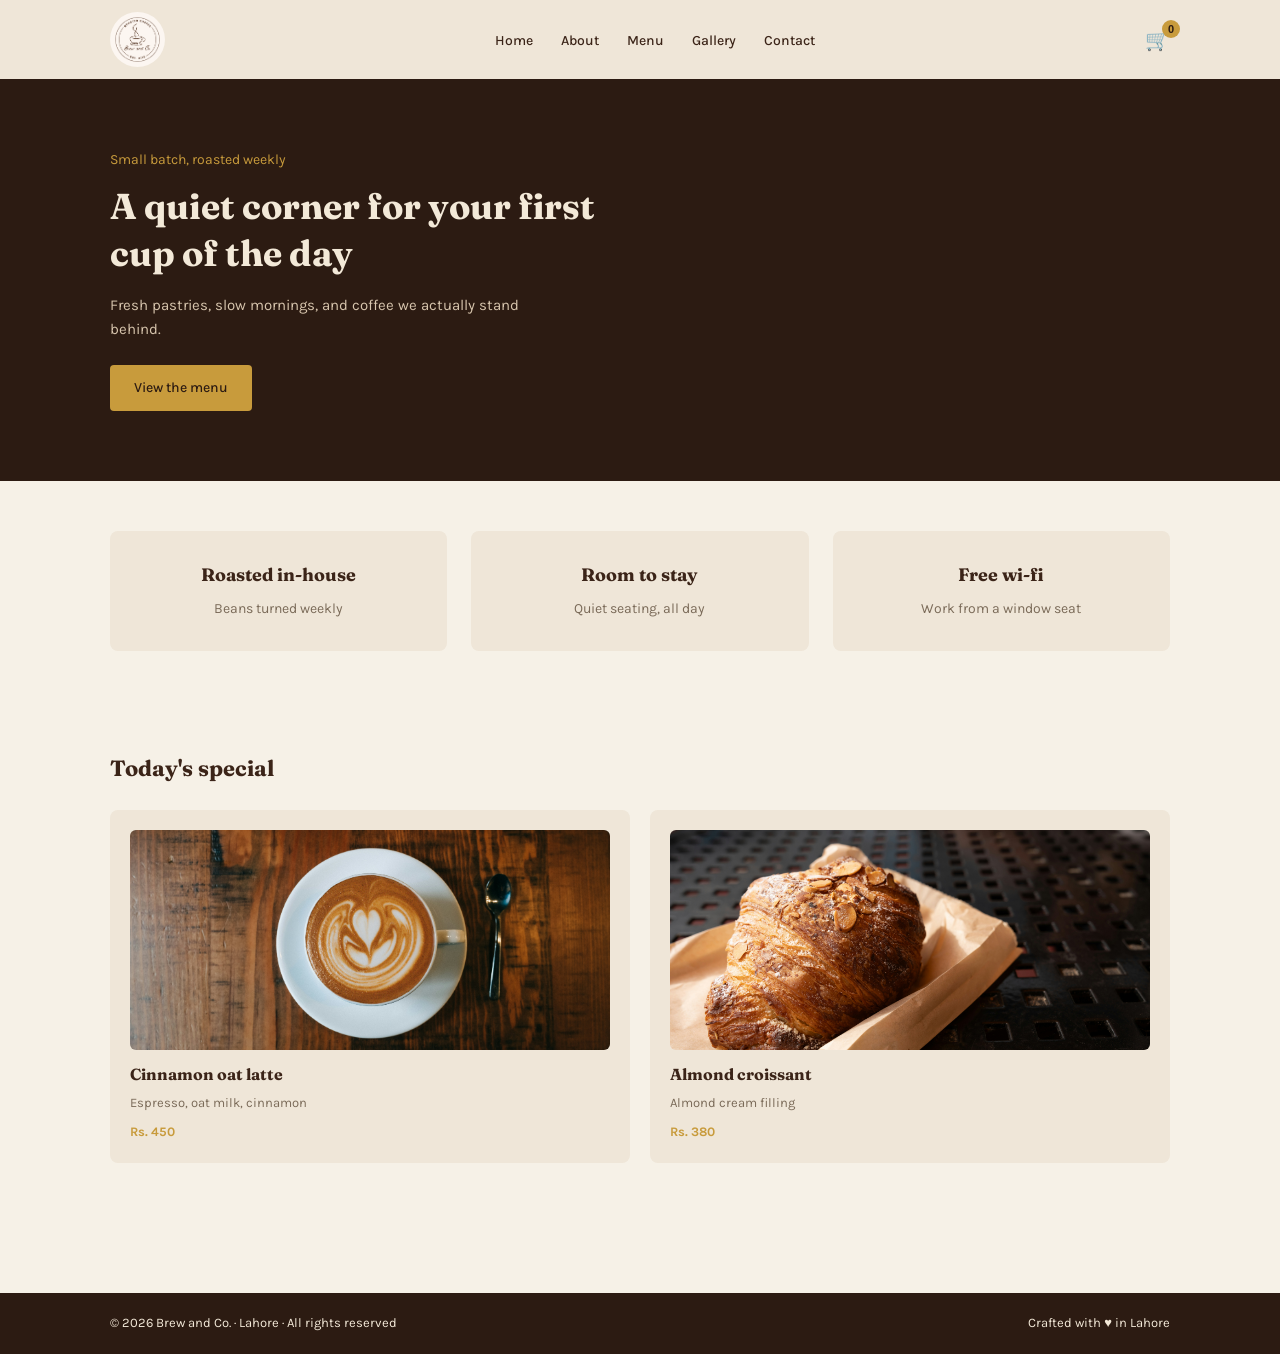
==== index.html @ 3c7fb0d7 "Create initial cafe website" ====
<!DOCTYPE html>
<html lang="en">
<head>
  <meta charset="UTF-8">
  <meta name="viewport" content="width=device-width, initial-scale=1.0">
  <title>Brew and Co. - Home</title>

  <link rel="preconnect" href="https://fonts.googleapis.com">
  <link href="https://fonts.googleapis.com/css2?family=Fraunces:wght@500&family=Karla:wght@400;500&display=swap" rel="stylesheet">


  <link rel="stylesheet" href="css/style.css">
</head>
<body>

  <header class="site-header">
    <div class="container nav-container">

      <a href="index.html">
        <img src="images/logo.png" alt="Brew and Co. logo" class="logo-img">
      </a>

      <nav class="site-nav" id="site-nav">
        <ul>
          <li><a href="index.html">Home</a></li>
          <li><a href="about.html">About</a></li>
          <li><a href="menu.html">Menu</a></li>
          <li><a href="gallery.html">Gallery</a></li>
          <li><a href="contact.html">Contact</a></li>
        </ul>
      </nav>

      <button class="cart-btn" id="cart-btn" aria-label="View cart">
        🛒
        <span class="cart-count" id="cart-count">0</span>
      </button>

      <button class="hamburger" id="hamburger" aria-label="Toggle menu" aria-expanded="false">
        <span></span>
        <span></span>
        <span></span>
      </button>

    </div>
  </header>

  <main>

    <section class="hero">
      <div class="container">
        <p class="hero-tagline">Small batch, roasted weekly</p>
        <h1 class="hero-heading">A quiet corner for your first cup of the day</h1>
        <p class="hero-subtext">Fresh pastries, slow mornings, and coffee we actually stand behind.</p>
        <a href="menu.html" class="btn-primary">View the menu</a>
      </div>
    </section>

    <section class="highlights">
      <div class="container highlights-grid">

        <article class="highlight-item">
          <h2>Roasted in-house</h2>
          <p>Beans turned weekly</p>
        </article>

        <article class="highlight-item">
          <h2>Room to stay</h2>
          <p>Quiet seating, all day</p>
        </article>

        <article class="highlight-item">
          <h2>Free wi-fi</h2>
          <p>Work from a window seat</p>
        </article>

      </div>
    </section>


    <section class="special">
      <div class="container">
        <h2 class="special-heading">Today's special</h2>

        <div class="special-grid">

          <article class="special-card">
            <img src="images/latte.jpg" alt="Cinnamon oat latte">
            <h3>Cinnamon oat latte</h3>
            <p>Espresso, oat milk, cinnamon</p>
            <p class="price">Rs. 450</p>
          </article>

          <article class="special-card">
            <img src="images/croissant.jpg" alt="Almond croissant">
            <h3>Almond croissant</h3>
            <p>Almond cream filling</p>
            <p class="price">Rs. 380</p>
          </article>

        </div>
      </div>
    </section>

  </main>

  <footer class="site-footer">
  <div class="container footer-container">
    <p>&copy; 2026 Brew and Co. &middot; Lahore &middot; All rights reserved</p>
    <p>Crafted with <span aria-hidden="true">&hearts;</span> in Lahore</p>
  </div>
</footer>
  <script src="js/script.js"></script>
</body>
</html>
---- css/style.css ----
/*VARIABLES */
:root {
  --color-bg: #F6F1E7;         /* warm cream - main page background */
  --color-bg-alt: #EFE6D8;     /* slightly darker cream - cards, sections */
  --color-dark: #2C1B12;       /* dark espresso brown - header/footer background */
  --color-text: #3B2418;       /* dark brown - main text on light background */
  --color-text-light: #7A6A58; /* muted brown - secondary text */
  --color-cream-text: #F3E9D8; /* cream text - used on dark backgrounds */
  --color-accent: #C89B3C;     /* mustard gold - buttons, highlights */

  --font-heading: 'Fraunces', serif;
  --font-body: 'Karla', sans-serif;
}

/* RESET */
* {
  margin: 0;
  padding: 0;
  box-sizing: border-box;
}

body {
  font-family: var(--font-body);
  color: var(--color-text);
  background-color: var(--color-bg);
  line-height: 1.6;
}

a {
  text-decoration: none;
  color: inherit;
}

ul {
  list-style: none;
}

img {
  max-width: 100%;
  display: block;
}

.container {
  max-width: 1100px;
  margin: 0 auto;
  padding: 0 20px;
}

/*NAVBAR*/
.site-header {
  background-color: var(--color-bg-alt);
  position: sticky;
  top: 0;
  z-index: 100;
}

.nav-container {
  display: flex;
  align-items: center;
  justify-content: space-between;
  padding-top: 12px;
  padding-bottom: 12px;
}

.logo-img {
  height: 55px;
  width: 55px;
  object-fit: contain;
  border-radius: 50%;
}

.site-nav ul {
  display: flex;
  gap: 28px;
}

.site-nav a {
  color: var(--color-text);
  font-size: 14px;
  font-weight: 500;
}

.site-nav a:hover {
  color: var(--color-accent);
}

.cart-btn {
  position: relative;
  background: none;
  border: none;
  color: var(--color-text);
  font-size: 20px;
  cursor: pointer;
}

.cart-count {
  position: absolute;
  top: -8px;
  right: -10px;
  background-color: var(--color-accent);
  color: var(--color-dark);
  font-size: 11px;
  font-weight: 700;
  min-width: 18px;
  height: 18px;
  border-radius: 50%;
  display: flex;
  align-items: center;
  justify-content: center;
}


.hamburger {
  display: none;
  flex-direction: column;
  justify-content: space-between;
  width: 26px;
  height: 18px;
  background: none;
  border: none;
  cursor: pointer;
}

.hamburger span {
  display: block;
  height: 2px;
  width: 100%;
  background-color: var(--color-text);
}

/*RESPONSIVE NAVBAR*/
@media (max-width: 768px) {
  .hamburger {
    display: flex;
  }

.site-nav {
  position: absolute;
  top: 100%;
  left: 0;
  right: 0;
  background-color: var(--color-bg-alt);
  max-height: 0;
  overflow: hidden;
  transition: max-height 0.3s ease;
}

  .site-nav.nav-open {
    max-height: 300px;
  }

  .site-nav ul {
    flex-direction: column;
    align-items: center;
    padding: 20px 0;
    gap: 18px;
  }
}


/*FOOTER*/
.site-footer {
  background-color: var(--color-dark);
  color: var(--color-cream-text);
  margin-top: 60px;
}

.footer-container {
  display: flex;
  justify-content: space-between;
  align-items: center;
  padding-top: 20px;
  padding-bottom: 20px;
  font-size: 13px;
  flex-wrap: wrap;
  gap: 8px;
}

/*HIGHLIGHTS SECTION*/
.highlights {
  padding: 50px 0;
}

.highlights-grid {
  display: grid;
  grid-template-columns: repeat(3, 1fr);
  gap: 24px;
}

.highlight-item {
  background-color: var(--color-bg-alt);
  padding: 30px 20px;
  border-radius: 8px;
  text-align: center;
}

.highlight-item h2 {
  font-family: var(--font-heading);
  font-size: 18px;
  margin-bottom: 8px;
}

.highlight-item p {
  color: var(--color-text-light);
  font-size: 14px;
}

@media (max-width: 768px) {
  .highlights-grid {
    grid-template-columns: 1fr;
  }
}

/*HERO SECTION*/
.hero {
  background-color: var(--color-dark);
  padding: 70px 0;
}

.hero-tagline {
  color: var(--color-accent);
  font-size: 14px;
  margin-bottom: 12px;
}

.hero-heading {
  font-family: var(--font-heading);
  color: var(--color-cream-text);
  font-size: 36px;
  max-width: 500px;
  line-height: 1.3;
  margin-bottom: 16px;
}

.hero-subtext {
  color: #D8C6AE;
  font-size: 15px;
  max-width: 420px;
  margin-bottom: 24px;
}

.btn-primary {
  display: inline-block;
  background-color: var(--color-accent);
  color: var(--color-dark);
  font-weight: 500;
  font-size: 14px;
  padding: 12px 24px;
  border-radius: 4px;
}

.btn-primary:hover {
  opacity: 0.9;
}

@media (max-width: 768px) {
  .hero-heading {
    font-size: 26px;
  }
}

/*TODAY'S SPECIAL SECTION*/
.special {
  padding: 50px 0 70px;
}

.special-heading {
  font-family: var(--font-heading);
  font-size: 22px;
  margin-bottom: 24px;
}

.special-grid {
  display: grid;
  grid-template-columns: repeat(2, 1fr);
  gap: 20px;
}

.special-card {
  background-color: var(--color-bg-alt);
  padding: 20px;
  border-radius: 8px;
}

.special-card h3 {
  font-family: var(--font-heading);
  font-size: 16px;
  margin-bottom: 6px;
}

.special-card p {
  color: var(--color-text-light);
  font-size: 13px;
}

.special-card .price {
  color: var(--color-accent);
  font-weight: 700;
  margin-top: 8px;
}
.special-card img {
  width: 100%;
  height: 220px;
  object-fit: cover;
  border-radius: 6px;
  margin-bottom: 12px;
}

@media (max-width: 768px) {
  .special-grid {
    grid-template-columns: 1fr;
  }
}
/*PAGE HEADER*/
.page-header {
  background-color: var(--color-dark);
  padding: 40px 0;
}

.page-header h1 {
  font-family: var(--font-heading);
  color: var(--color-cream-text);
  font-size: 28px;
}

/* ABOUT SECTION*/
.about-section {
  padding: 50px 0 70px;
}

.about-grid {
  display: grid;
  grid-template-columns: repeat(2, 1fr);
  gap: 20px;
}

.about-card {
  background-color: var(--color-bg-alt);
  padding: 28px 24px;
  border-radius: 8px;
}

.about-card h2 {
  font-family: var(--font-heading);
  font-size: 18px;
  margin-bottom: 10px;
}

.about-card p {
  color: var(--color-text-light);
  font-size: 14px;
}

.offer-list {
  padding-left: 18px;
}

.offer-list li {
  color: var(--color-text-light);
  font-size: 14px;
  line-height: 1.9;
}

@media (max-width: 768px) {
  .about-grid {
    grid-template-columns: 1fr;
  }
}
/*MENU TABS*/
.menu-section {
  padding: 40px 0 70px;
}

.menu-tabs {
  display: flex;
  gap: 10px;
  flex-wrap: wrap;
  margin-bottom: 30px;
}

.tab-btn {
  background-color: var(--color-bg-alt);
  border: none;
  padding: 10px 18px;
  border-radius: 20px;
  font-size: 14px;
  font-family: var(--font-body);
  color: var(--color-text);
  cursor: pointer;
}

.tab-btn.active {
  background-color: var(--color-accent);
  color: var(--color-dark);
  font-weight: 700;
}

/*MENU ITEMS*/
.menu-category {
  display: none;
  grid-template-columns: repeat(2, 1fr);
  gap: 16px;
}

.menu-category.active {
  display: grid;
}

.menu-item {
  background-color: var(--color-bg-alt);
  border-radius: 8px;
  padding: 14px;
  display: flex;
  gap: 14px;
}

.menu-item img {
  width: 200px;
  height: 200px;
  object-fit: contain;
  flex-shrink: 0;
}
.menu-item-info h3 {
  font-family: var(--font-heading);
  font-size: 15px;
  margin-bottom: 4px;
}

.menu-item-info p {
  color: var(--color-text-light);
  font-size: 12px;
  line-height: 1.4;
  margin-bottom: 8px;
}

.price-badge {
  display: inline-block;
  background-color: var(--color-bg);
  color: var(--color-accent);
  font-weight: 700;
  font-size: 12px;
  padding: 3px 10px;
  border-radius: 4px;
}

.item-action {
  margin-top: 8px;
}

.add-cart-btn {
  background-color: var(--color-dark);
  color: var(--color-cream-text);
  border: none;
  padding: 7px 14px;
  border-radius: 4px;
  font-size: 12px;
  cursor: pointer;
}

.qty-controls {
  display: flex;
  align-items: center;
  gap: 8px;
}

.qty-btn {
  background-color: var(--color-dark);
  color: var(--color-cream-text);
  border: none;
  width: 24px;
  height: 24px;
  border-radius: 4px;
  font-size: 14px;
  cursor: pointer;
}

.qty-value {
  font-size: 13px;
  font-weight: 700;
  min-width: 16px;
  text-align: center;
}

@media (max-width: 700px) {
  .menu-category {
    grid-template-columns: 1fr;
  }
}

/*CART DROPDOWN*/
.cart-wrapper {
  position: relative;
}

.cart-dropdown {
  display: none;
  position: absolute;
  top: 100%;
  right: 0;
  margin-top: 12px;
  background-color: var(--color-bg);
  color: var(--color-text);
  width: 260px;
  border-radius: 8px;
  padding: 16px;
  box-shadow: 0 4px 16px rgba(0,0,0,0.2);
  z-index: 200;
}

.cart-dropdown.open {
  display: block;
}

.cart-items li {
  display: flex;
  justify-content: space-between;
  align-items: center;
  font-size: 13px;
  margin-bottom: 8px;
  gap: 8px;
}

.remove-btn {
  background: none;
  border: none;
  color: #C0392B;
  font-size: 11px;
  cursor: pointer;
  flex-shrink: 0;
}

.cart-total {
  font-weight: 700;
  margin-top: 10px;
  border-top: 1px solid var(--color-bg-alt);
  padding-top: 10px;
}
.cart-note {
  font-size: 11px;
  color: var(--color-text-light);
  margin-top: 10px;
  border-top: 1px solid var(--color-bg-alt);
  padding-top: 10px;
}

/*TOAST MESSAGE*/
.toast {
  position: fixed;
  bottom: -60px;
  left: 50%;
  transform: translateX(-50%);
  background-color: #2E7D32;
  color: white;
  padding: 12px 24px;
  border-radius: 6px;
  font-size: 14px;
  transition: bottom 0.4s ease;
  z-index: 300;
}

.toast.show {
  bottom: 30px;
}
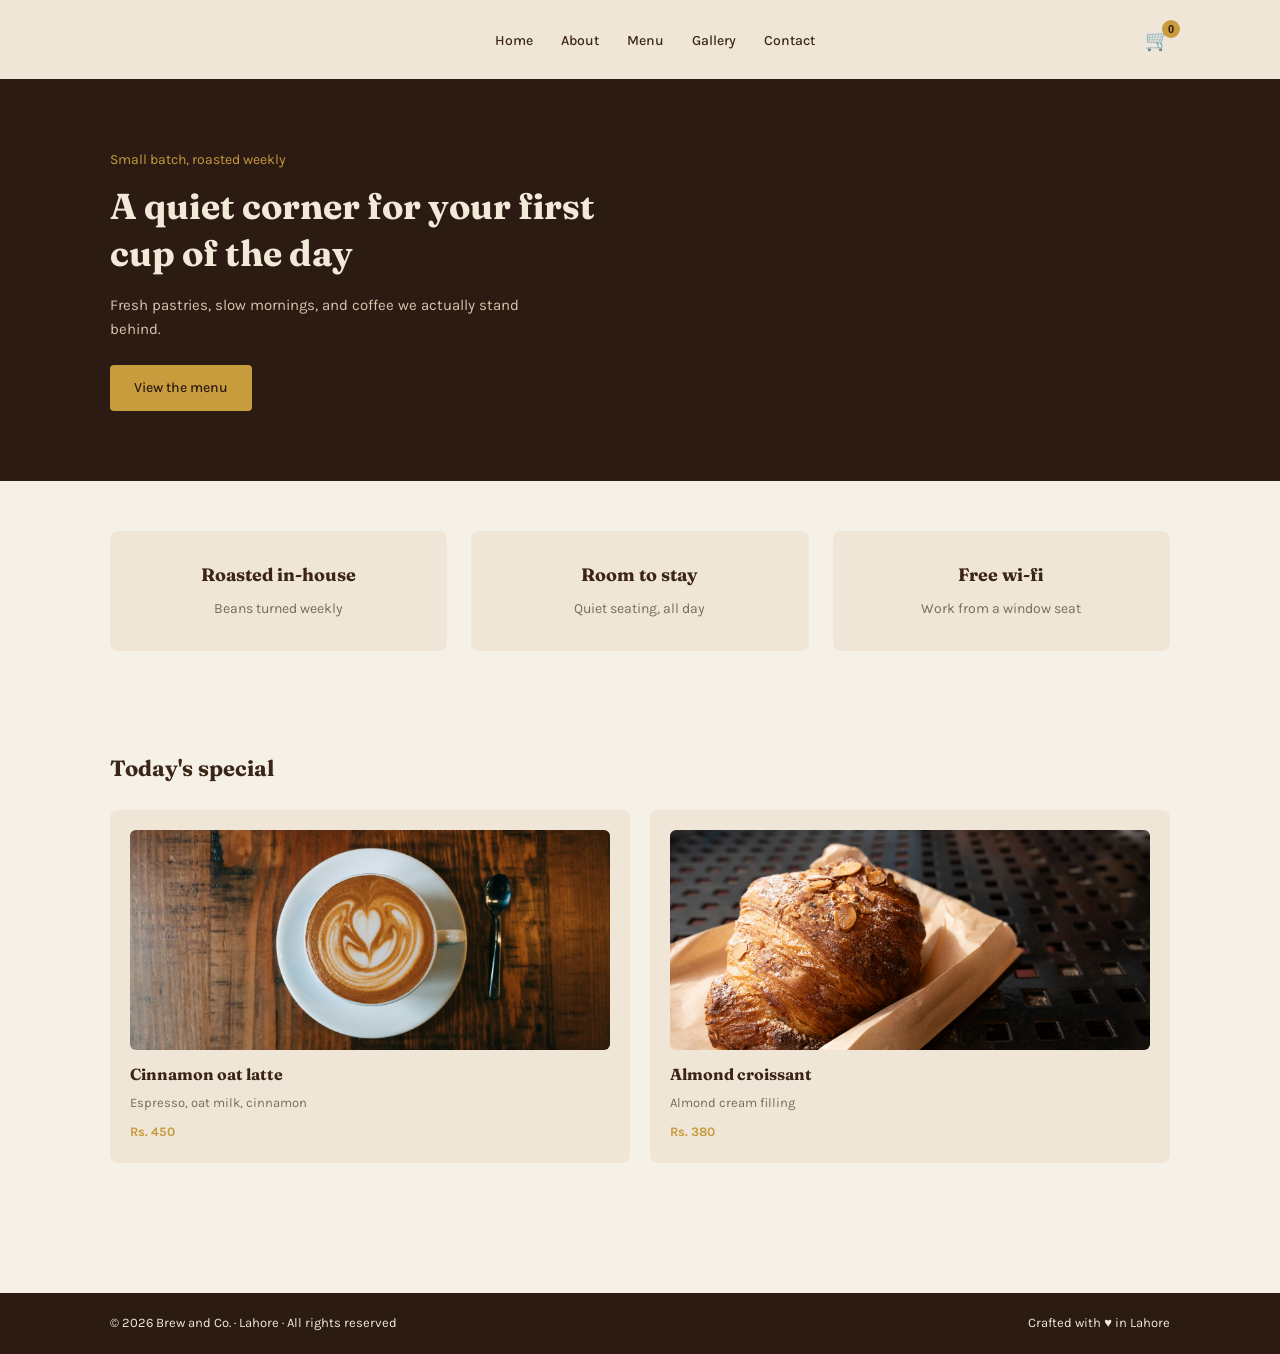
==== commit 5655f010: "Improve navbar accessibility" ====
--- a/index.html
+++ b/index.html
@@ -16,7 +16,7 @@
   <header class="site-header">
     <div class="container nav-container">
 
-      <a href="index.html">
+      <a href="index.html" title="Brew and Co. Home>
         <img src="images/logo.png" alt="Brew and Co. logo" class="logo-img">
       </a>
 
